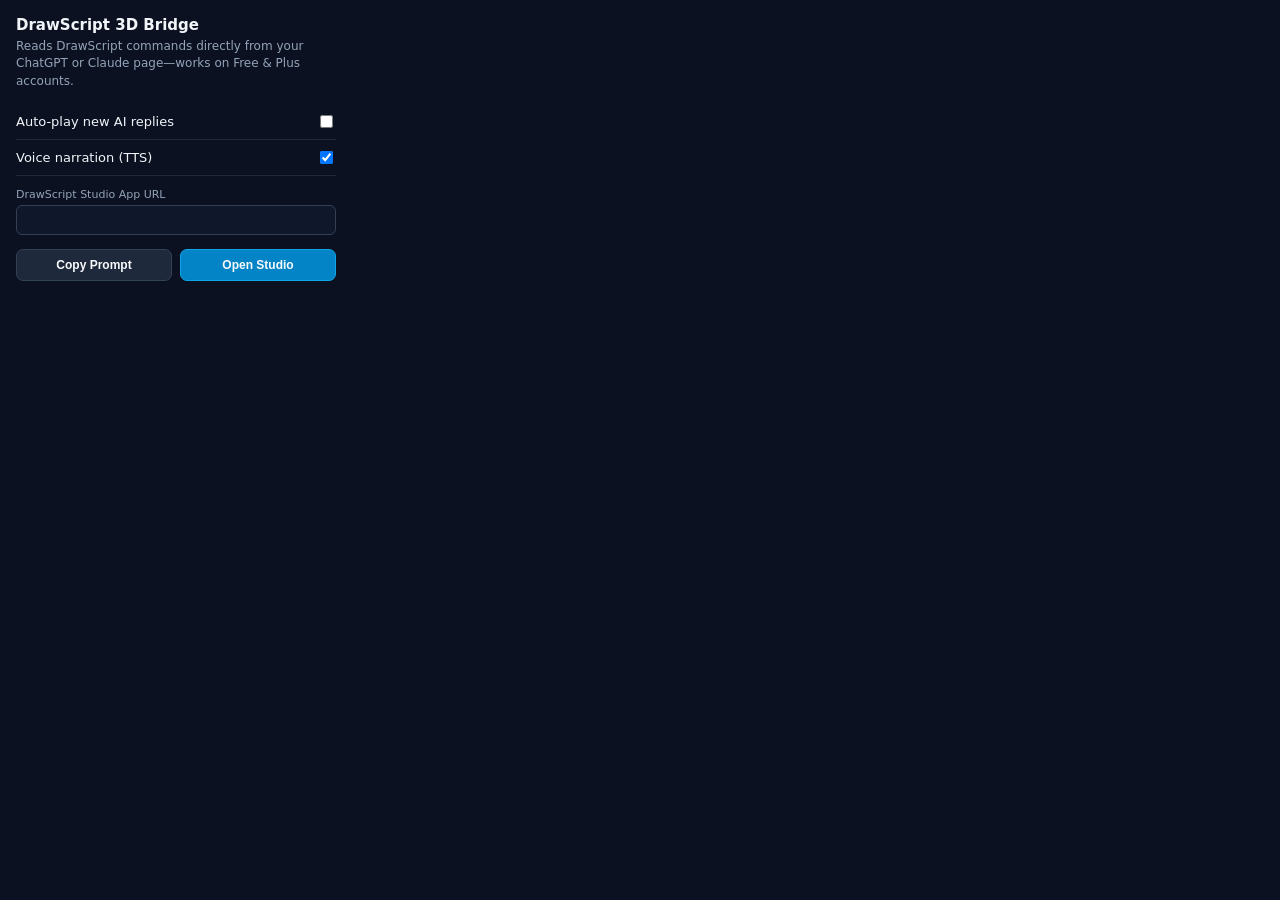
==== extension/popup.html @ f4b62ec3 "feat(extension): implement DrawScript 3D bridge Add Chrome extension manifest, background service wo" ====
<!doctype html>
<html lang="en">
<head>
  <meta charset="utf-8" />
  <title>DrawScript 3D Bridge</title>
  <style>
    body {
      margin: 0;
      width: 320px;
      padding: 16px;
      background: #0b1120;
      color: #f1f5f9;
      font-family: system-ui, -apple-system, sans-serif;
    }
    h1 { font-size: 15px; margin: 0 0 4px; }
    p { font-size: 12px; color: #94a3b8; margin: 0 0 14px; line-height: 1.45; }
    label { display: flex; align-items: center; justify-content: space-between; font-size: 13px; padding: 8px 0; border-bottom: 1px solid #1e293b; }
    .field { margin-top: 12px; }
    .field span { display: block; font-size: 11px; color: #94a3b8; margin-bottom: 4px; }
    input[type="text"] {
      width: 100%; box-sizing: border-box; padding: 7px 9px; border-radius: 6px;
      border: 1px solid #334155; background: #0f172a; color: #f8fafc; font-size: 12px;
    }
    .actions { display: grid; grid-template-columns: 1fr 1fr; gap: 8px; margin-top: 14px; }
    button {
      padding: 8px 10px; border-radius: 7px; border: 1px solid #334155;
      background: #1e293b; color: #f8fafc; font-size: 12px; font-weight: 600; cursor: pointer;
    }
    button.primary { background: #0284c7; border-color: #0ea5e9; }
    .note { margin-top: 10px; font-size: 11px; color: #38bdf8; min-height: 15px; }
  </style>
</head>
<body>
  <h1>DrawScript 3D Bridge</h1>
  <p>Reads DrawScript commands directly from your ChatGPT or Claude page—works on Free &amp; Plus accounts.</p>

  <label>
    <span>Auto-play new AI replies</span>
    <input type="checkbox" id="autoPlay" />
  </label>
  <label>
    <span>Voice narration (TTS)</span>
    <input type="checkbox" id="ttsEnabled" checked />
  </label>

  <div class="field">
    <span>DrawScript Studio App URL</span>
    <input type="text" id="appUrl" />
  </div>

  <div class="actions">
    <button id="copyPrompt">Copy Prompt</button>
    <button id="openStudio" class="primary">Open Studio</button>
  </div>
  <div id="note" class="note"></div>
  <script src="popup.js"></script>
</body>
</html>
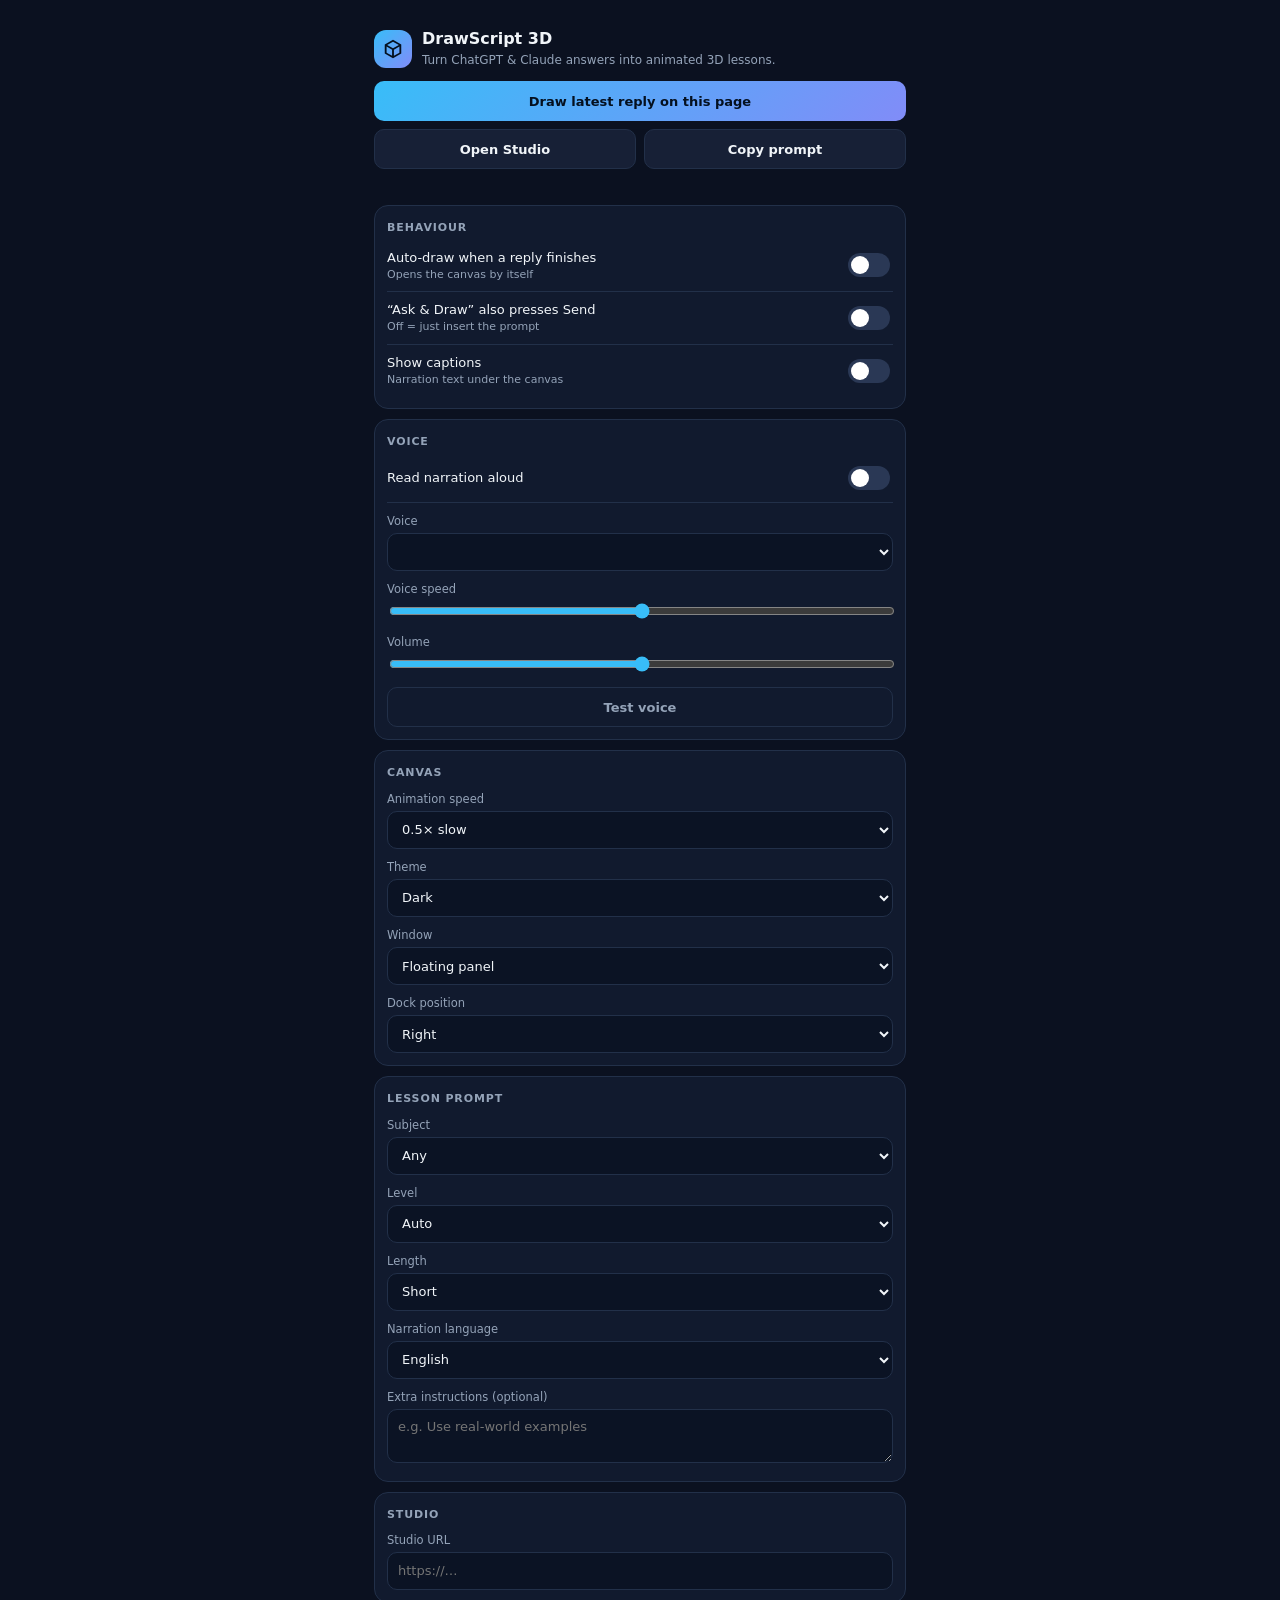
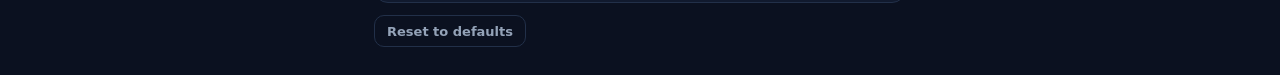
==== commit 64086367: "Extension v2: rebuild on the original dock + code-block flow with new UI and options - Dock with Ask" ====
--- a/extension/popup.html
+++ b/extension/popup.html
@@ -1,58 +1,74 @@
 <!doctype html>
 <html lang="en">
 <head>
-  <meta charset="utf-8" />
-  <title>DrawScript 3D Bridge</title>
-  <style>
-    body {
-      margin: 0;
-      width: 320px;
-      padding: 16px;
-      background: #0b1120;
-      color: #f1f5f9;
-      font-family: system-ui, -apple-system, sans-serif;
-    }
-    h1 { font-size: 15px; margin: 0 0 4px; }
-    p { font-size: 12px; color: #94a3b8; margin: 0 0 14px; line-height: 1.45; }
-    label { display: flex; align-items: center; justify-content: space-between; font-size: 13px; padding: 8px 0; border-bottom: 1px solid #1e293b; }
-    .field { margin-top: 12px; }
-    .field span { display: block; font-size: 11px; color: #94a3b8; margin-bottom: 4px; }
-    input[type="text"] {
-      width: 100%; box-sizing: border-box; padding: 7px 9px; border-radius: 6px;
-      border: 1px solid #334155; background: #0f172a; color: #f8fafc; font-size: 12px;
-    }
-    .actions { display: grid; grid-template-columns: 1fr 1fr; gap: 8px; margin-top: 14px; }
-    button {
-      padding: 8px 10px; border-radius: 7px; border: 1px solid #334155;
-      background: #1e293b; color: #f8fafc; font-size: 12px; font-weight: 600; cursor: pointer;
-    }
-    button.primary { background: #0284c7; border-color: #0ea5e9; }
-    .note { margin-top: 10px; font-size: 11px; color: #38bdf8; min-height: 15px; }
-  </style>
+<meta charset="utf-8">
+<meta name="viewport" content="width=device-width, initial-scale=1">
+<title>DrawScript 3D</title>
+<link rel="stylesheet" href="popup.css">
 </head>
 <body>
-  <h1>DrawScript 3D Bridge</h1>
-  <p>Reads DrawScript commands directly from your ChatGPT or Claude page—works on Free &amp; Plus accounts.</p>
+<main>
+  <header>
+    <span class="logo"><svg viewBox="0 0 24 24"><path d="M12 2 3 7v10l9 5 9-5V7l-9-5zm0 2.2 6.4 3.5L12 11.2 5.6 7.7 12 4.2zM5 9.4l6 3.3v6.6l-6-3.3V9.4zm8 9.9v-6.6l6-3.3v6.6l-6 3.3z"/></svg></span>
+    <div><h1>DrawScript 3D</h1><p>Turn ChatGPT &amp; Claude answers into animated 3D lessons.</p></div>
+  </header>
 
-  <label>
-    <span>Auto-play new AI replies</span>
-    <input type="checkbox" id="autoPlay" />
-  </label>
-  <label>
-    <span>Voice narration (TTS)</span>
-    <input type="checkbox" id="ttsEnabled" checked />
-  </label>
+  <div class="quick">
+    <button id="draw" class="pri">Draw latest reply on this page</button>
+    <button id="studio">Open Studio</button>
+    <button id="copyPrompt">Copy prompt</button>
+  </div>
+  <p id="msg" class="msg" role="status"></p>
 
-  <div class="field">
-    <span>DrawScript Studio App URL</span>
-    <input type="text" id="appUrl" />
-  </div>
+  <section>
+    <h2>Behaviour</h2>
+    <label class="row"><span>Auto-draw when a reply finishes<small>Opens the canvas by itself</small></span><input type="checkbox" id="autoDraw"></label>
+    <label class="row"><span>“Ask &amp; Draw” also presses Send<small>Off = just insert the prompt</small></span><input type="checkbox" id="autoSend"></label>
+    <label class="row"><span>Show captions<small>Narration text under the canvas</small></span><input type="checkbox" id="captions"></label>
+  </section>
 
-  <div class="actions">
-    <button id="copyPrompt">Copy Prompt</button>
-    <button id="openStudio" class="primary">Open Studio</button>
-  </div>
-  <div id="note" class="note"></div>
-  <script src="popup.js"></script>
+  <section>
+    <h2>Voice</h2>
+    <label class="row"><span>Read narration aloud</span><input type="checkbox" id="ttsEnabled"></label>
+    <label class="col"><span>Voice</span><select id="voiceName"></select></label>
+    <label class="col"><span>Voice speed <b id="rateV"></b></span><input type="range" id="voiceRate" min="0.6" max="1.8" step="0.1"></label>
+    <label class="col"><span>Volume <b id="volV"></b></span><input type="range" id="voiceVolume" min="0" max="1" step="0.05"></label>
+    <button id="testVoice" class="ghost">Test voice</button>
+  </section>
+
+  <section>
+    <h2>Canvas</h2>
+    <label class="col"><span>Animation speed</span>
+      <select id="speed"><option value="0.5">0.5× slow</option><option value="1">1× normal</option><option value="1.5">1.5×</option><option value="2">2× fast</option><option value="3">3× very fast</option></select></label>
+    <label class="col"><span>Theme</span>
+      <select id="theme"><option value="dark">Dark</option><option value="chalkboard">Chalkboard</option><option value="blueprint">Blueprint</option><option value="paper">Paper (light)</option></select></label>
+    <label class="col"><span>Window</span>
+      <select id="overlayMode"><option value="floating">Floating panel</option><option value="fullscreen">Fullscreen</option></select></label>
+    <label class="col"><span>Dock position</span>
+      <select id="dockSide"><option value="right">Right</option><option value="left">Left</option></select></label>
+  </section>
+
+  <section>
+    <h2>Lesson prompt</h2>
+    <label class="col"><span>Subject</span>
+      <select id="subject"><option value="any">Any</option><option value="math">Maths</option><option value="physics">Physics</option><option value="geometry">Geometry</option><option value="stats">Statistics</option><option value="science">Science</option></select></label>
+    <label class="col"><span>Level</span>
+      <select id="level"><option value="auto">Auto</option><option value="beginner">Beginner</option><option value="intermediate">Intermediate</option><option value="advanced">Advanced</option></select></label>
+    <label class="col"><span>Length</span>
+      <select id="length"><option value="short">Short</option><option value="medium">Medium</option><option value="detailed">Detailed</option></select></label>
+    <label class="col"><span>Narration language</span>
+      <select id="language"><option>English</option><option>Hindi</option><option>Urdu</option><option>Spanish</option><option>French</option><option>German</option><option>Arabic</option><option>Portuguese</option><option>Chinese</option><option>Japanese</option></select></label>
+    <label class="col"><span>Extra instructions (optional)</span><textarea id="extra" rows="2" placeholder="e.g. Use real-world examples"></textarea></label>
+  </section>
+
+  <section>
+    <h2>Studio</h2>
+    <label class="col"><span>Studio URL</span><input type="text" id="appUrl" placeholder="https://…" spellcheck="false"></label>
+  </section>
+
+  <footer><button id="reset" class="ghost">Reset to defaults</button><span id="ver"></span></footer>
+</main>
+<script src="prompt.js"></script>
+<script src="popup.js"></script>
 </body>
 </html>
--- a/extension/popup.css
+++ b/extension/popup.css
@@ -0,0 +1,32 @@
+:root { color-scheme: dark; --bg:#0b1120; --card:#111a2e; --line:#223049; --fg:#f1f5f9; --mute:#94a3b8; --acc:#38bdf8; --acc2:#818cf8; }
+* { box-sizing: border-box; }
+body { margin: 0; background: var(--bg); color: var(--fg); font: 13px/1.4 system-ui,-apple-system,"Segoe UI",Roboto,sans-serif; }
+main { width: 100%; max-width: 560px; margin: 0 auto; padding: 14px; }
+@media (min-width: 600px) { body.tab main { padding: 28px 14px; } }
+body:not(.tab) main { width: 380px; max-width: none; margin: 0; max-height: 600px; overflow-y: auto; }
+header { display: flex; gap: 10px; align-items: center; margin-bottom: 12px; }
+.logo { width: 38px; height: 38px; border-radius: 12px; display: grid; place-items: center; background: linear-gradient(135deg,var(--acc),var(--acc2)); color: #04101f; flex: none; }
+.logo svg { width: 22px; height: 22px; fill: currentColor; }
+h1 { font-size: 16px; margin: 0; } header p { margin: 2px 0 0; color: var(--mute); font-size: 12px; }
+.quick { display: grid; grid-template-columns: 1fr 1fr; gap: 8px; }
+.quick .pri { grid-column: 1 / -1; }
+button { cursor: pointer; border: 1px solid var(--line); background: #172036; color: var(--fg); border-radius: 10px; min-height: 40px; padding: 0 12px; font: 600 13px system-ui,sans-serif; }
+button:hover { background: #1e2a45; }
+button.pri { background: linear-gradient(135deg,var(--acc),var(--acc2)); color: #04101f; border: 0; }
+button.ghost { background: transparent; color: var(--mute); }
+.msg { min-height: 18px; margin: 8px 2px 0; color: var(--acc); font-size: 12px; }
+section { background: var(--card); border: 1px solid var(--line); border-radius: 14px; padding: 6px 12px 12px; margin-top: 10px; }
+h2 { font-size: 11px; text-transform: uppercase; letter-spacing: .08em; color: var(--mute); margin: 8px 0 4px; }
+.row { display: flex; align-items: center; justify-content: space-between; gap: 12px; padding: 9px 0; border-bottom: 1px solid var(--line); }
+.row:last-of-type { border-bottom: 0; }
+.row small { display: block; color: var(--mute); font-size: 11px; }
+.col { display: block; margin-top: 10px; } .col > span { display: block; color: var(--mute); font-size: 11.5px; margin-bottom: 4px; }
+select, input[type=text], textarea { width: 100%; min-height: 38px; padding: 8px 10px; border-radius: 10px; border: 1px solid var(--line); background: #0b1324; color: var(--fg); font: inherit; }
+textarea { resize: vertical; }
+input[type=range] { width: 100%; accent-color: var(--acc); }
+input[type=checkbox] { appearance: none; width: 42px; height: 24px; border-radius: 999px; background: #2a3855; position: relative; cursor: pointer; flex: none; transition: background .15s; }
+input[type=checkbox]::after { content: ""; position: absolute; top: 3px; left: 3px; width: 18px; height: 18px; border-radius: 50%; background: #fff; transition: transform .15s; }
+input[type=checkbox]:checked { background: var(--acc); } input[type=checkbox]:checked::after { transform: translateX(18px); }
+section button.ghost { margin-top: 10px; width: 100%; border-color: var(--line); }
+footer { display: flex; align-items: center; justify-content: space-between; margin-top: 12px; color: var(--mute); font-size: 11px; }
+footer button { min-height: 32px; }
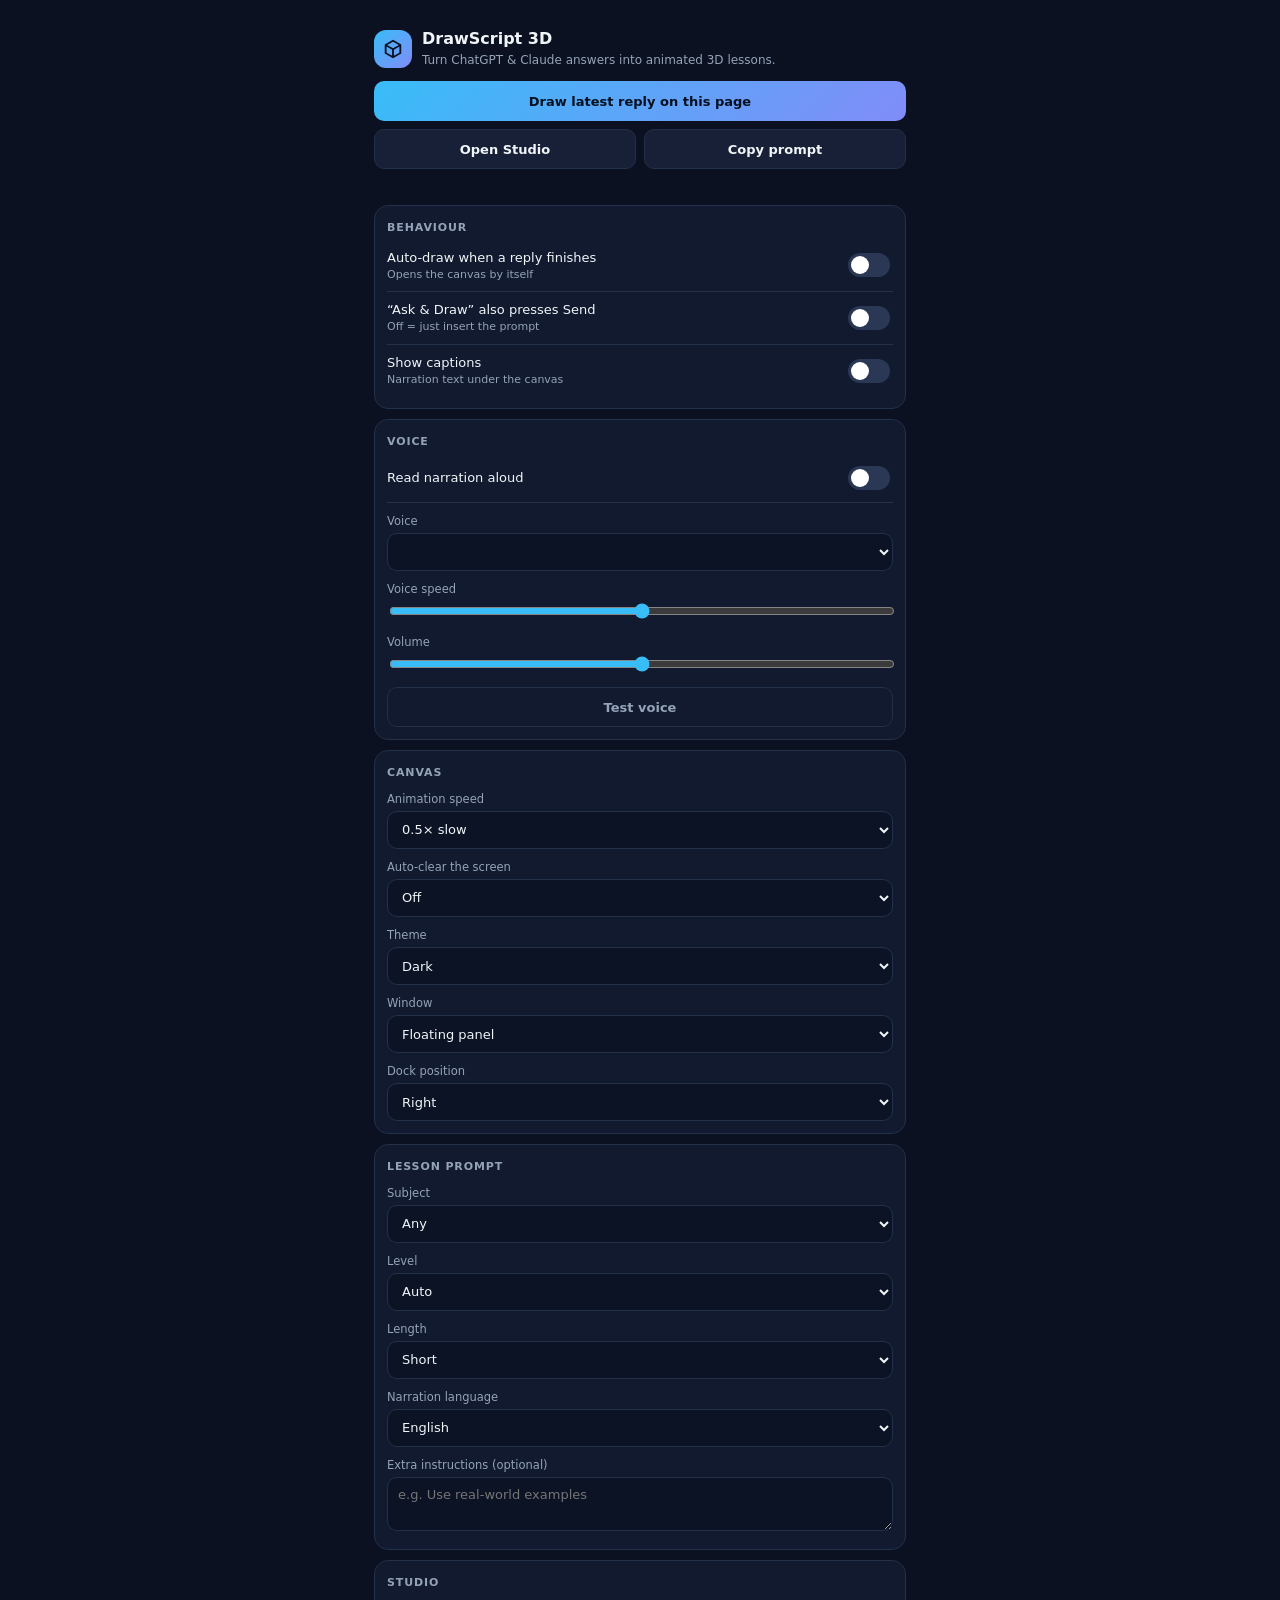
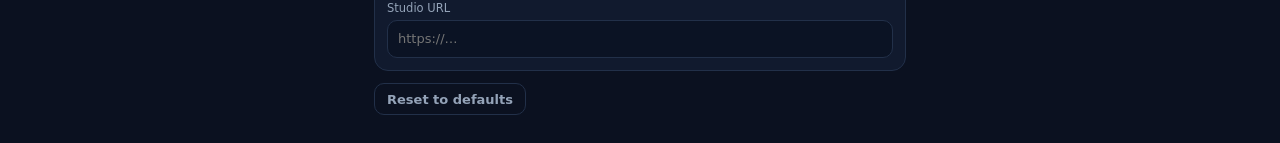
==== commit 83c3cad9: "Extension: auto-clear between ideas and a clear rule in the prompt Co-Authored-By: Claude Sonnet 5.5" ====
--- a/extension/popup.html
+++ b/extension/popup.html
@@ -40,6 +40,8 @@
     <h2>Canvas</h2>
     <label class="col"><span>Animation speed</span>
       <select id="speed"><option value="0.5">0.5× slow</option><option value="1">1× normal</option><option value="1.5">1.5×</option><option value="2">2× fast</option><option value="3">3× very fast</option></select></label>
+    <label class="col"><span>Auto-clear the screen</span>
+      <select id="autoClear"><option value="0">Off</option><option value="6">When 6 items are drawn</option><option value="8">When 8 items are drawn</option><option value="12">When 12 items are drawn</option></select></label>
     <label class="col"><span>Theme</span>
       <select id="theme"><option value="dark">Dark</option><option value="chalkboard">Chalkboard</option><option value="blueprint">Blueprint</option><option value="paper">Paper (light)</option></select></label>
     <label class="col"><span>Window</span>
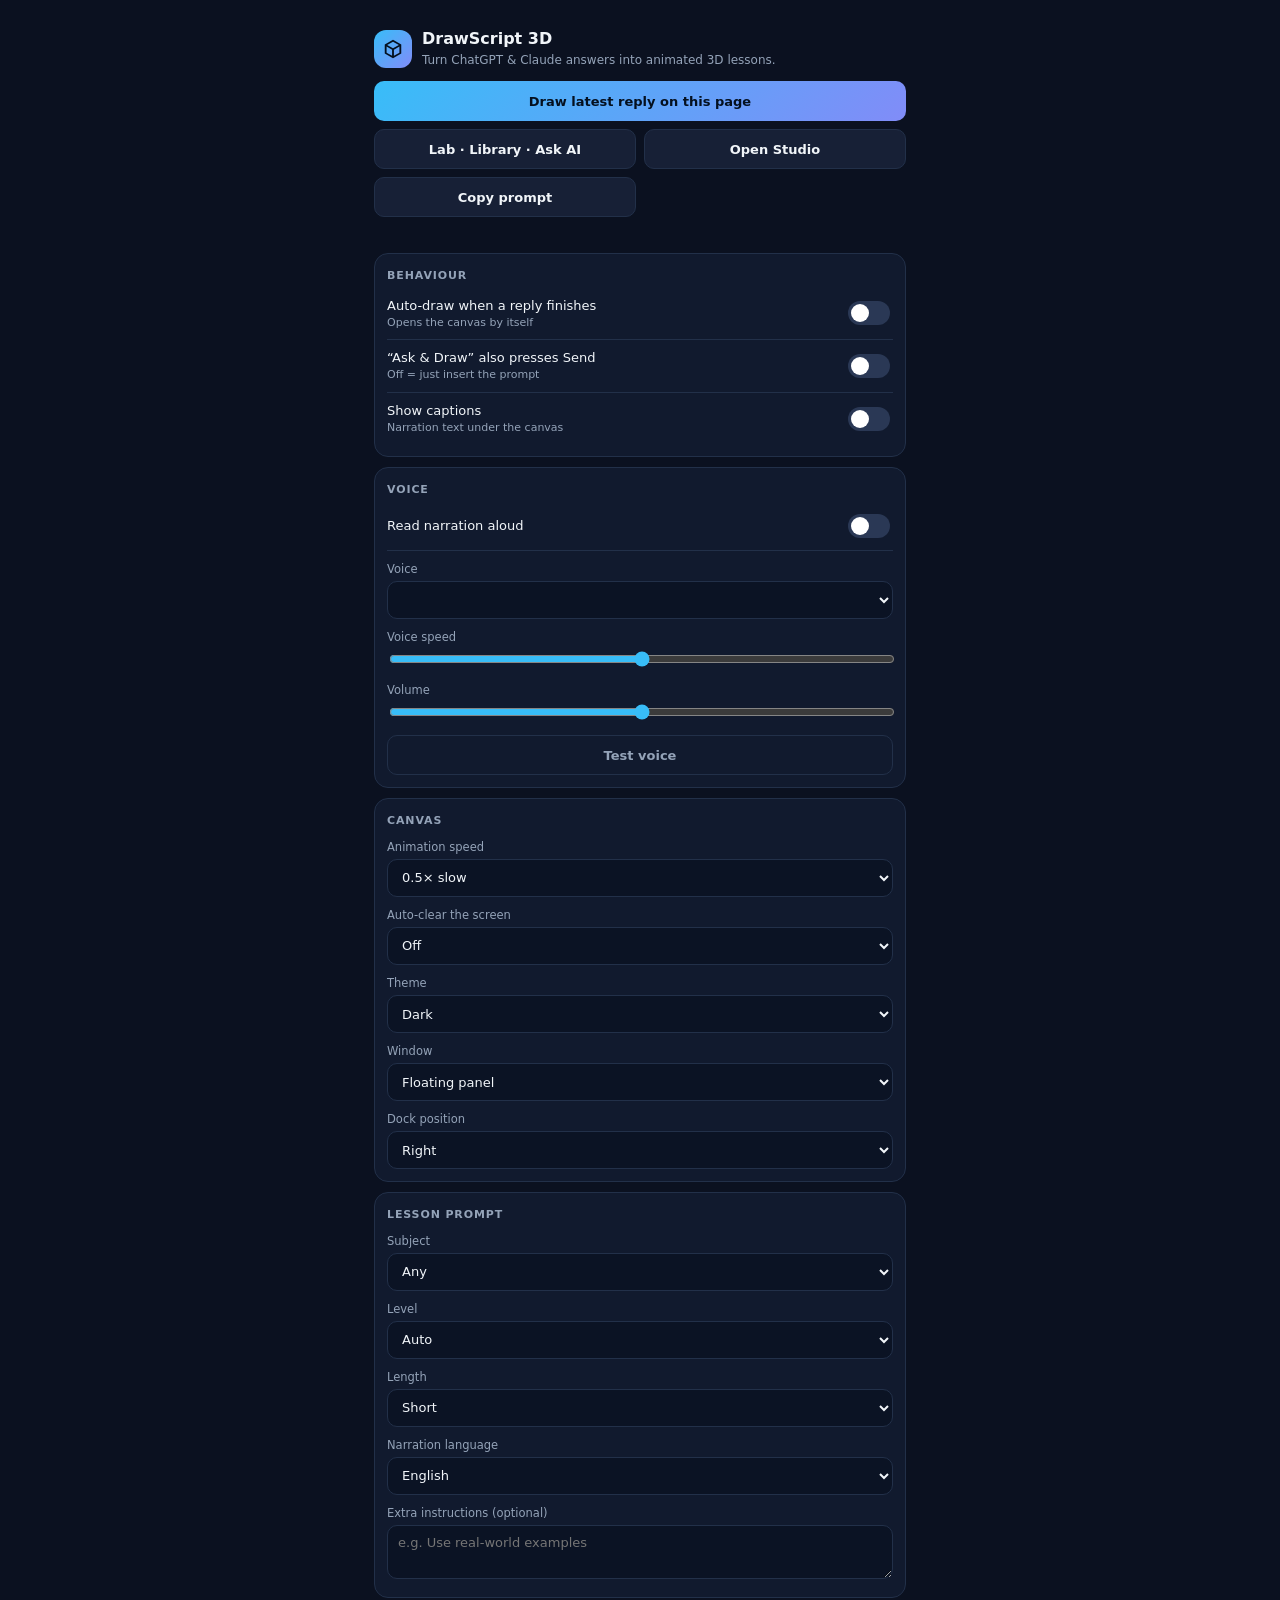
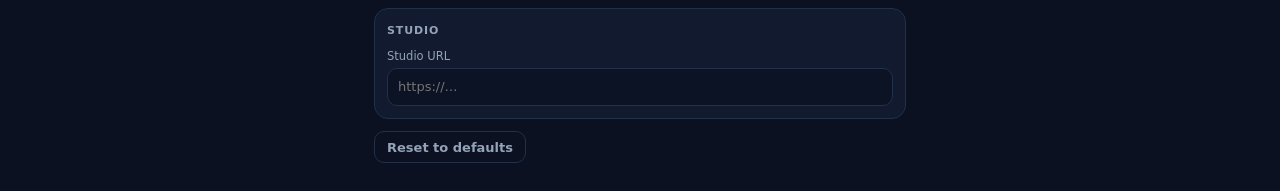
==== commit f08a5df1: "Extension v3: lesson player, steps, library, Lab page, video export, label de-overlap - Engine: step" ====
--- a/extension/popup.html
+++ b/extension/popup.html
@@ -15,6 +15,7 @@
 
   <div class="quick">
     <button id="draw" class="pri">Draw latest reply on this page</button>
+    <button id="lab">Lab · Library · Ask AI</button>
     <button id="studio">Open Studio</button>
     <button id="copyPrompt">Copy prompt</button>
   </div>
